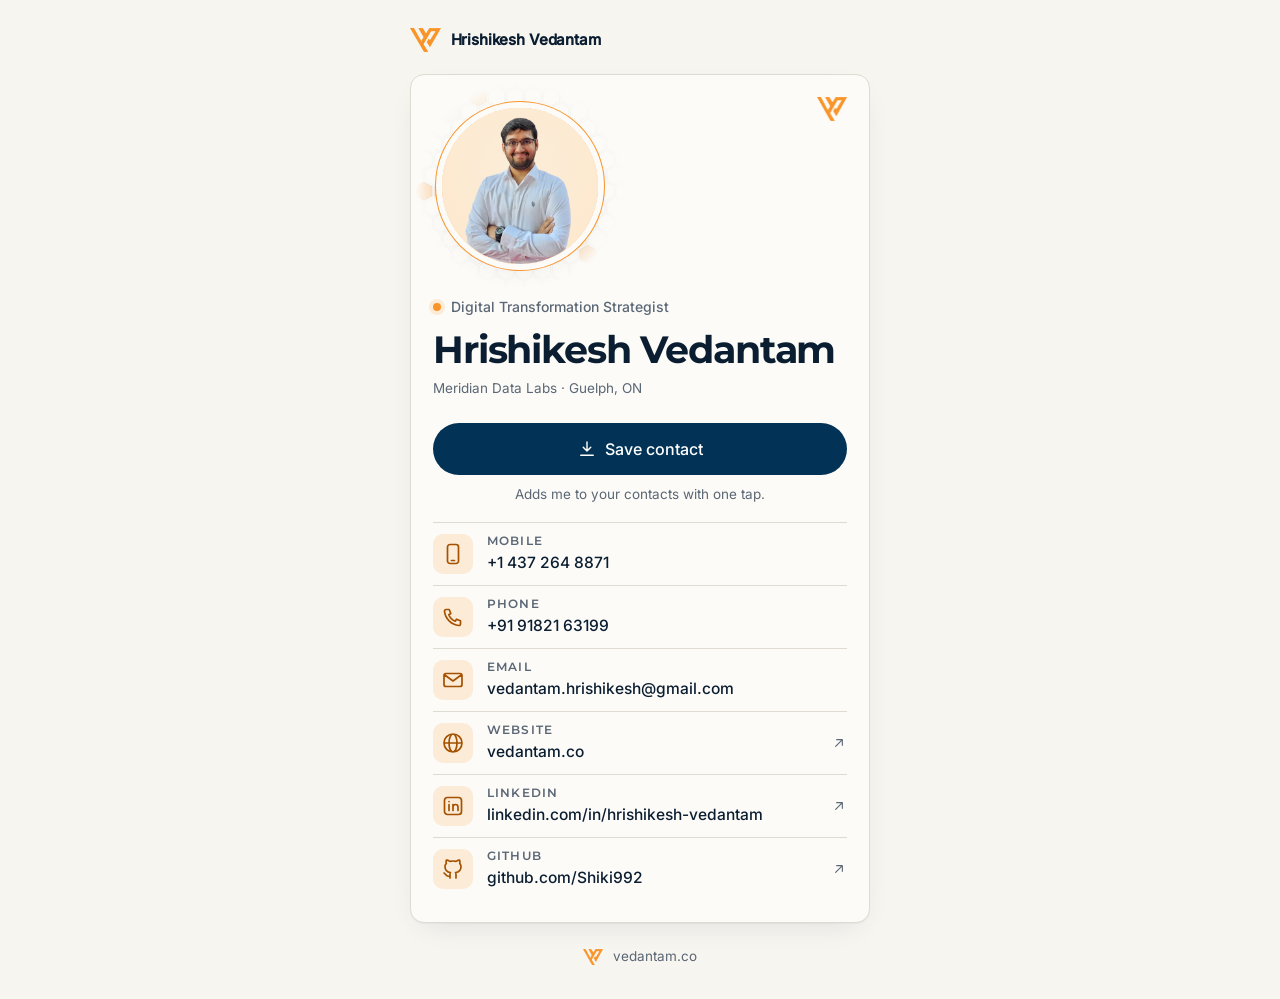
==== card/index.html @ 45ad37fd "Add the business card page at /card index.html and hrishikesh.vcf are generated by Shiki992/visiting" ====
<!doctype html>
<html lang="en">
<head>
  <meta charset="utf-8">
  <meta name="viewport" content="width=device-width, initial-scale=1, viewport-fit=cover">
  <title>Hrishikesh Vedantam | Digital Transformation Strategist</title>
  <meta name="description" content="Contact card for Hrishikesh Vedantam, Digital Transformation Strategist. Save the contact to your phone.">
  <link rel="canonical" href="https://vedantam.co/card">
  <meta name="theme-color" content="#F7F5F0" media="(prefers-color-scheme: light)">
  <meta name="theme-color" content="#01192D" media="(prefers-color-scheme: dark)">
  <meta name="robots" content="noindex">
  <meta property="og:type" content="profile">
  <meta property="og:title" content="Hrishikesh Vedantam">
  <meta property="og:description" content="Digital Transformation Strategist. Tap to save my contact.">
  <meta property="og:url" content="https://vedantam.co/card">
  <link rel="icon" href="[data-uri]">
  <!-- Generated by core/src/main/kotlin/co/vedantam/card/core/web/WebCard.kt. Do not edit by hand. -->
  <style>
@font-face { font-family: "Montserrat"; font-weight: 600; font-display: swap; src: url([data-uri]) format("woff2"); }
@font-face { font-family: "Montserrat"; font-weight: 700; font-display: swap; src: url([data-uri]) format("woff2"); }
@font-face { font-family: "Inter"; font-weight: 400; font-display: swap; src: url([data-uri]) format("woff2"); }
@font-face { font-family: "Inter"; font-weight: 500; font-display: swap; src: url([data-uri]) format("woff2"); }
:root { --bg: #F7F5F0; --bg-tint: #EFEBE3; --surface: #FCFBF8; --ink: #0B1E31; --ink-2: #2B3949; --muted: #5B6775; --line: #E0DBD0; --line-strong: #CBC4B6; --accent: #A45200; --brand: #F9942A; --brand-soft: rgba(249, 148, 42, 0.16); --disc: #FDE9CF; --disc-centre: #FBEDD9; --hive-line: rgba(11, 30, 49, 0.1); --btn-bg: #023356; --btn-bg-hover: #0A4673; --btn-fg: #FFFFFF; --feature-bg: #023356; --feature-fg: #EEF2F6; --shadow: 0 1px 0 rgba(11, 30, 49, 0.04), 0 10px 30px -14px rgba(11, 30, 49, 0.14); color-scheme: light;
  --f-display: "Montserrat", system-ui, -apple-system, "Segoe UI", Roboto, sans-serif;
  --f-body: "Inter", system-ui, -apple-system, "Segoe UI", Roboto, sans-serif;
  --radius: 14px; --tile: 10px; }
@media (prefers-color-scheme: dark) { :root { --bg: #01192D; --bg-tint: #031F37; --surface: #062641; --ink: #EEF2F6; --ink-2: #C8D3DE; --muted: #8FA2B6; --line: #11304D; --line-strong: #1D4469; --accent: #F9942A; --brand: #F9942A; --brand-soft: rgba(249, 148, 42, 0.14); --disc: #0A3558; --disc-centre: #072D4B; --hive-line: rgba(238, 242, 246, 0.08); --btn-bg: #F9942A; --btn-bg-hover: #FFA94D; --btn-fg: #01192D; --feature-bg: #023356; --feature-fg: #EEF2F6; --shadow: 0 1px 0 rgba(0, 0, 0, 0.3), 0 10px 30px -14px rgba(0, 0, 0, 0.6); color-scheme: dark; } }
*, *::before, *::after { box-sizing: border-box; }
html { -webkit-text-size-adjust: 100%; }
body { margin: 0; min-height: 100vh; background: var(--bg); color: var(--ink); font: 400 16px/1.65 var(--f-body); letter-spacing: 0em;
  -webkit-font-smoothing: antialiased; text-rendering: optimizeLegibility;
  padding: max(16px, env(safe-area-inset-top)) 16px max(32px, env(safe-area-inset-bottom)); }
img, svg, canvas { display: block; max-width: 100%; }
a { color: inherit; text-decoration: none; }
:focus-visible { outline: 2px solid var(--brand); outline-offset: 3px; border-radius: 4px; }
::selection { background: var(--brand); color: #01192D; }
.wrap { max-width: 460px; margin: 0 auto; }
.top { display: flex; align-items: center; gap: 10px; height: 48px; margin-bottom: 10px; }
.top img { height: 24px; width: auto; }
.top span { font-weight: 600; font-size: 15px; letter-spacing: -0.01em; }
.card { background: var(--surface); border: 1px solid var(--line); border-radius: var(--radius); box-shadow: var(--shadow);
  padding: 0 22px 22px; position: relative; overflow: hidden; }
.art { position: relative; width: 210px; height: 210px; margin: 6px 0 0 -18px; display: grid; place-items: center; }
#hive { position: absolute; inset: 0; width: 100%; height: 100%;
  -webkit-mask-image: radial-gradient(closest-side, #000 55%, transparent 100%); mask-image: radial-gradient(closest-side, #000 55%, transparent 100%); }
.portrait { position: relative; width: 74%; aspect-ratio: 1 / 1; border-radius: 50%; overflow: hidden;
  background: radial-gradient(circle at 50% 38%, var(--disc-centre) 0%, var(--disc) 70%);
  box-shadow: 0 0 0 6px var(--surface), 0 0 0 7px var(--brand), var(--shadow); }
.portrait img { width: 100%; height: 100%; object-fit: cover; }
.mark { position: absolute; top: 22px; right: 22px; height: 24px; width: auto; }
.eyebrow { display: flex; align-items: center; gap: 10px; font: 500 14px/1.4 var(--f-body); letter-spacing: 0em; color: var(--muted); margin: 6px 0 14px; }
.dot { width: 8px; height: 8px; border-radius: 50%; background: var(--brand); box-shadow: 0 0 0 4px var(--brand-soft); flex: none; }
h1 { font: 700 40px/1.02 var(--f-display); letter-spacing: -0.03em; font-size: 38px; margin: 0 0 10px; }
.sub { font: 400 13.5px/1.45 var(--f-body); letter-spacing: 0em; color: var(--muted); margin: 0 0 24px; }
.btn { display: flex; align-items: center; justify-content: center; gap: 8px; width: 100%; height: 52px; padding: 0 18px; border-radius: 999px;
  font: 500 15px/1 var(--f-body); letter-spacing: 0em; font-size: 16px; background: var(--btn-bg); color: var(--btn-fg); transition: background .15s ease, transform .15s ease; }
.btn:hover { background: var(--btn-bg-hover); }
.btn:active { transform: translateY(1px); }
.btn svg { width: 20px; height: 20px; fill: none; stroke: currentColor; stroke-width: 1.7; stroke-linecap: round; stroke-linejoin: round; }
.hint { font: 400 13.5px/1.45 var(--f-body); letter-spacing: 0em; color: var(--muted); text-align: center; margin: 10px 0 18px; }
.rows { list-style: none; margin: 0; padding: 0; border-top: 1px solid var(--line); }
.rows li + li { border-top: 1px solid var(--line); }
.rows a { display: flex; align-items: center; gap: 14px; padding: 11px 0; }
.ic { width: 40px; height: 40px; padding: 8px; border-radius: var(--tile); background: var(--brand-soft);
  fill: none; stroke: var(--accent); stroke-width: 1.7; stroke-linecap: round; stroke-linejoin: round; flex: none; }
.kv { min-width: 0; flex: 1; display: flex; flex-direction: column; gap: 6px; }
.k { font: 600 11.5px/1 var(--f-display); letter-spacing: .1em; text-transform: uppercase; color: var(--muted); }
.v { font: 500 16px/1.5 var(--f-body); letter-spacing: 0em; font-size: 15.5px; line-height: 1.3; overflow: hidden; text-overflow: ellipsis; white-space: nowrap; }
.rows a:hover .v { text-decoration: underline; text-decoration-color: var(--brand); text-decoration-thickness: 2px; text-underline-offset: 4px; }
.go { width: 16px; height: 16px; fill: none; stroke: var(--muted); stroke-width: 1.7; stroke-linecap: round; stroke-linejoin: round; flex: none; }
.foot { display: flex; justify-content: center; align-items: center; gap: 10px; margin-top: 24px; font: 400 13.5px/1.45 var(--f-body); letter-spacing: 0em; color: var(--muted); }
.foot img { height: 16px; width: auto; }
.foot a:hover { color: var(--ink); }
@media (prefers-reduced-motion: reduce) { .btn { transition: none; } }
  </style>
</head>
<body>
  <div class="wrap">
    <header class="top"><img src="[data-uri]" alt="" width="30" height="24"><span>Hrishikesh Vedantam</span></header>
    <main class="card">
      <img class="mark" src="[data-uri]" alt="" width="30" height="24">
      <div class="art"><canvas id="hive" aria-hidden="true"></canvas>
        <div class="portrait"><img src="[data-uri]" width="480" height="480" alt="Hrishikesh Vedantam"></div></div>
      <p class="eyebrow"><span class="dot" aria-hidden="true"></span>Digital Transformation Strategist</p>
      <h1>Hrishikesh Vedantam</h1>
      <p class="sub">Meridian Data Labs · Guelph, ON</p>
      <a class="btn" href="hrishikesh.vcf" type="text/vcard"><svg viewBox="0 0 24 24" aria-hidden="true"><path d="M12 3.5v11 M7.5 10l4.5 4.5 4.5-4.5 M4.5 19.5h15"/></svg>Save contact</a>
      <p class="hint">Adds me to your contacts with one tap.</p>
      <ul class="rows">
      <li><a href="tel:+14372648871"><svg class="ic" viewBox="0 0 24 24" aria-hidden="true"><path d="M9 2.5h6a2.5 2.5 0 0 1 2.5 2.5v14a2.5 2.5 0 0 1-2.5 2.5h-6a2.5 2.5 0 0 1-2.5-2.5v-14a2.5 2.5 0 0 1 2.5-2.5z M10.5 18.5h3"/></svg><span class="kv"><span class="k">Mobile</span><span class="v">+1 437 264 8871</span></span></a></li>
      <li><a href="tel:+919182163199"><svg class="ic" viewBox="0 0 24 24" aria-hidden="true"><path d="M5 4.5h3.2l1.6 4-2 1.3a11 11 0 0 0 6.4 6.4l1.3-2 4 1.6V19a1.5 1.5 0 0 1-1.6 1.5A16 16 0 0 1 3.5 6.1 1.5 1.5 0 0 1 5 4.5z"/></svg><span class="kv"><span class="k">Phone</span><span class="v">+91 91821 63199</span></span></a></li>
      <li><a href="mailto:vedantam.hrishikesh@gmail.com"><svg class="ic" viewBox="0 0 24 24" aria-hidden="true"><path d="M5 5.5h14a2 2 0 0 1 2 2v9a2 2 0 0 1-2 2h-14a2 2 0 0 1-2-2v-9a2 2 0 0 1 2-2z M3.8 7l8.2 6 8.2-6"/></svg><span class="kv"><span class="k">Email</span><span class="v">vedantam.hrishikesh@gmail.com</span></span></a></li>
      <li><a href="https://vedantam.co" target="_blank" rel="noopener"><svg class="ic" viewBox="0 0 24 24" aria-hidden="true"><path d="M21 12a9 9 0 1 1-18 0a9 9 0 1 1 18 0z M16 12a4 9 0 1 1-8 0a4 9 0 1 1 8 0z M3 12h18"/></svg><span class="kv"><span class="k">Website</span><span class="v">vedantam.co</span></span><svg class="go" viewBox="0 0 24 24" aria-hidden="true"><path d="M7 17L17 7 M8.5 7H17v8.5"/></svg></a></li>
      <li><a href="https://linkedin.com/in/hrishikesh-vedantam" target="_blank" rel="noopener"><svg class="ic" viewBox="0 0 24 24" aria-hidden="true"><path d="M6.5 3.5h11a3 3 0 0 1 3 3v11a3 3 0 0 1-3 3h-11a3 3 0 0 1-3-3v-11a3 3 0 0 1 3-3z M8 10.5v6 M12 16.5v-6 M12 13a2.5 2.5 0 0 1 5 0v3.5 M8 7.6v0.01"/></svg><span class="kv"><span class="k">LinkedIn</span><span class="v">linkedin.com/in/hrishikesh-vedantam</span></span><svg class="go" viewBox="0 0 24 24" aria-hidden="true"><path d="M7 17L17 7 M8.5 7H17v8.5"/></svg></a></li>
      <li><a href="https://github.com/Shiki992" target="_blank" rel="noopener"><svg class="ic" viewBox="0 0 24 24" aria-hidden="true"><path d="M9 19c-4.3 1.4-4.3-2.5-6-3m12 5v-3.5c0-1 .1-1.4-.5-2 2.8-.3 5.5-1.4 5.5-6a4.6 4.6 0 0 0-1.3-3.2 4.2 4.2 0 0 0-.1-3.2s-1.1-.3-3.5 1.3a12.3 12.3 0 0 0-6.2 0C6.5 2.8 5.4 3.1 5.4 3.1a4.2 4.2 0 0 0-.1 3.2A4.6 4.6 0 0 0 4 9.5c0 4.6 2.7 5.7 5.5 6-.6.6-.6 1.2-.5 2V21"/></svg><span class="kv"><span class="k">GitHub</span><span class="v">github.com/Shiki992</span></span><svg class="go" viewBox="0 0 24 24" aria-hidden="true"><path d="M7 17L17 7 M8.5 7H17v8.5"/></svg></a></li>
      </ul>
    </main>
    <footer class="foot"><img src="[data-uri]" alt="" width="20" height="16"><a href="https://vedantam.co">vedantam.co</a></footer>
  </div>
  <script>
  // Honeycomb around the portrait: same geometry and motion as vedantam.co assets/main.js.
  (function () {
    var canvas = document.getElementById('hive');
    if (!canvas || !canvas.getContext) return;
    var ctx = canvas.getContext('2d'), root = document.documentElement;
    var reduce = window.matchMedia('(prefers-reduced-motion: reduce)');
    var W, H, R, cx, cy, rIn, rOut, cells = [], ring = [], packets = [], col = {}, last = 0, acc = 0, raf = 0;
    function colors() { var cs = getComputedStyle(root); col.line = cs.getPropertyValue('--hive-line').trim(); col.brand = cs.getPropertyValue('--brand').trim(); }
    function hex(x, y, r) { ctx.beginPath(); for (var i = 0; i < 6; i++) { var a = Math.PI / 180 * (60 * i - 90); var px = x + r * Math.cos(a), py = y + r * Math.sin(a); if (i) ctx.lineTo(px, py); else ctx.moveTo(px, py); } ctx.closePath(); }
    function build() {
      var rect = canvas.getBoundingClientRect(), dpr = Math.min(window.devicePixelRatio || 1, 2);
      W = rect.width; H = rect.height; canvas.width = Math.round(W * dpr); canvas.height = Math.round(H * dpr); ctx.setTransform(dpr, 0, 0, dpr, 0, 0);
      cx = W / 2; cy = H / 2; rIn = Math.min(W, H) * 0.74 / 2; rOut = Math.min(W, H) / 2;
      R = Math.max(10, Math.min(22, W / 20));
      var w = Math.sqrt(3) * R, h = 1.5 * R; cells = [];
      for (var row = -1; row * h < H + R; row++) for (var c = -1; c * w < W + w; c++) {
        var cell = { x: c * w + (row % 2 ? w / 2 : 0), y: row * h, a: 0, n: [] };
        cell.d = Math.sqrt((cell.x - cx) * (cell.x - cx) + (cell.y - cy) * (cell.y - cy));
        if (cell.d < rIn - R * 1.2 || cell.d > rOut + R) continue; cells.push(cell);
      }
      var lim = w * 1.05;
      for (var i = 0; i < cells.length; i++) for (var j = i + 1; j < cells.length; j++) {
        var dx = cells[i].x - cells[j].x, dy = cells[i].y - cells[j].y;
        if (dx * dx + dy * dy < lim * lim) { cells[i].n.push(j); cells[j].n.push(i); }
      }
      ring = []; cells.forEach(function (c, i) { if (c.d > rIn + R * 1.5 && c.d < rOut - R * 0.2) ring.push(i); }); packets = [];
    }
    function step(dt) {
      cells.forEach(function (c) { c.a = Math.max(0, c.a - dt * 0.9); });
      acc += dt; if (acc > 0.28 && ring.length) { acc = 0; var s = ring[Math.floor(Math.random() * ring.length)]; cells[s].a = 1; packets.push({ at: s, t: 0 }); }
      for (var p = packets.length - 1; p >= 0; p--) {
        var pk = packets[p]; pk.t += dt; if (pk.t < 0.12) continue; pk.t = 0;
        var cur = cells[pk.at]; if (cur.d < rIn - R * 0.5) { packets.splice(p, 1); continue; }
        var next = pk.at, best = cur.d;
        for (var k = 0; k < cur.n.length; k++) { var d = cells[cur.n[k]].d * (0.92 + Math.random() * 0.16); if (d < best) { best = d; next = cur.n[k]; } }
        if (next === pk.at) { packets.splice(p, 1); continue; }
        pk.at = next; cells[next].a = Math.max(cells[next].a, 0.55);
      }
    }
    function draw() {
      ctx.clearRect(0, 0, W, H); ctx.lineWidth = 1;
      for (var i = 0; i < cells.length; i++) { var c = cells[i]; hex(c.x, c.y, R * 0.9);
        if (c.a > 0.01) { ctx.globalAlpha = c.a * 0.9; ctx.fillStyle = col.brand; ctx.fill(); ctx.globalAlpha = 1; }
        ctx.strokeStyle = col.line; ctx.stroke(); }
    }
    function frame(now) { var dt = last ? Math.min(0.05, (now - last) / 1000) : 0.016; last = now; step(dt); draw(); raf = requestAnimationFrame(frame); }
    function init() {
      cancelAnimationFrame(raf); colors(); build();
      if (reduce.matches) { for (var i = 0; i < ring.length; i += 5) cells[ring[i]].a = 0.25 + (i % 3) * 0.15; draw(); }
      else { last = 0; raf = requestAnimationFrame(frame); }
    }
    document.addEventListener('visibilitychange', function () { if (document.hidden) cancelAnimationFrame(raf); else init(); });
    window.matchMedia('(prefers-color-scheme: dark)').addEventListener('change', function () { colors(); draw(); });
    init();
  })();
  </script>
</body>
</html>
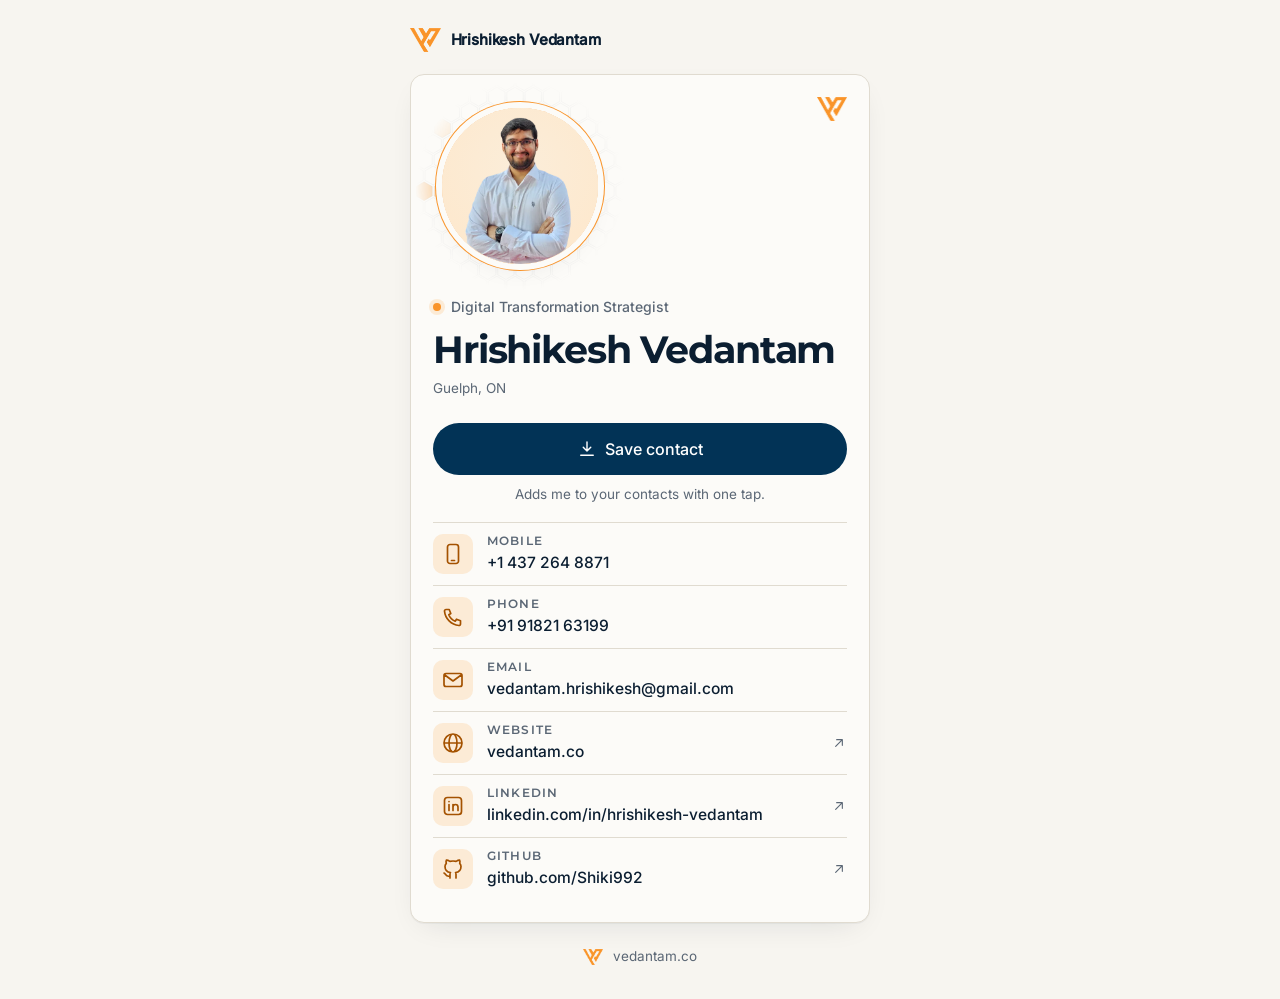
==== commit 37677241: "Card: drop the organization line Co-Authored-By: Claude Opus 5.5 <noreply@anthropic.com> Claude-Sess" ====
--- a/card/index.html
+++ b/card/index.html
@@ -83,7 +83,7 @@
         <div class="portrait"><img src="[data-uri]" width="480" height="480" alt="Hrishikesh Vedantam"></div></div>
       <p class="eyebrow"><span class="dot" aria-hidden="true"></span>Digital Transformation Strategist</p>
       <h1>Hrishikesh Vedantam</h1>
-      <p class="sub">Meridian Data Labs · Guelph, ON</p>
+      <p class="sub">Guelph, ON</p>
       <a class="btn" href="hrishikesh.vcf" type="text/vcard"><svg viewBox="0 0 24 24" aria-hidden="true"><path d="M12 3.5v11 M7.5 10l4.5 4.5 4.5-4.5 M4.5 19.5h15"/></svg>Save contact</a>
       <p class="hint">Adds me to your contacts with one tap.</p>
       <ul class="rows">
